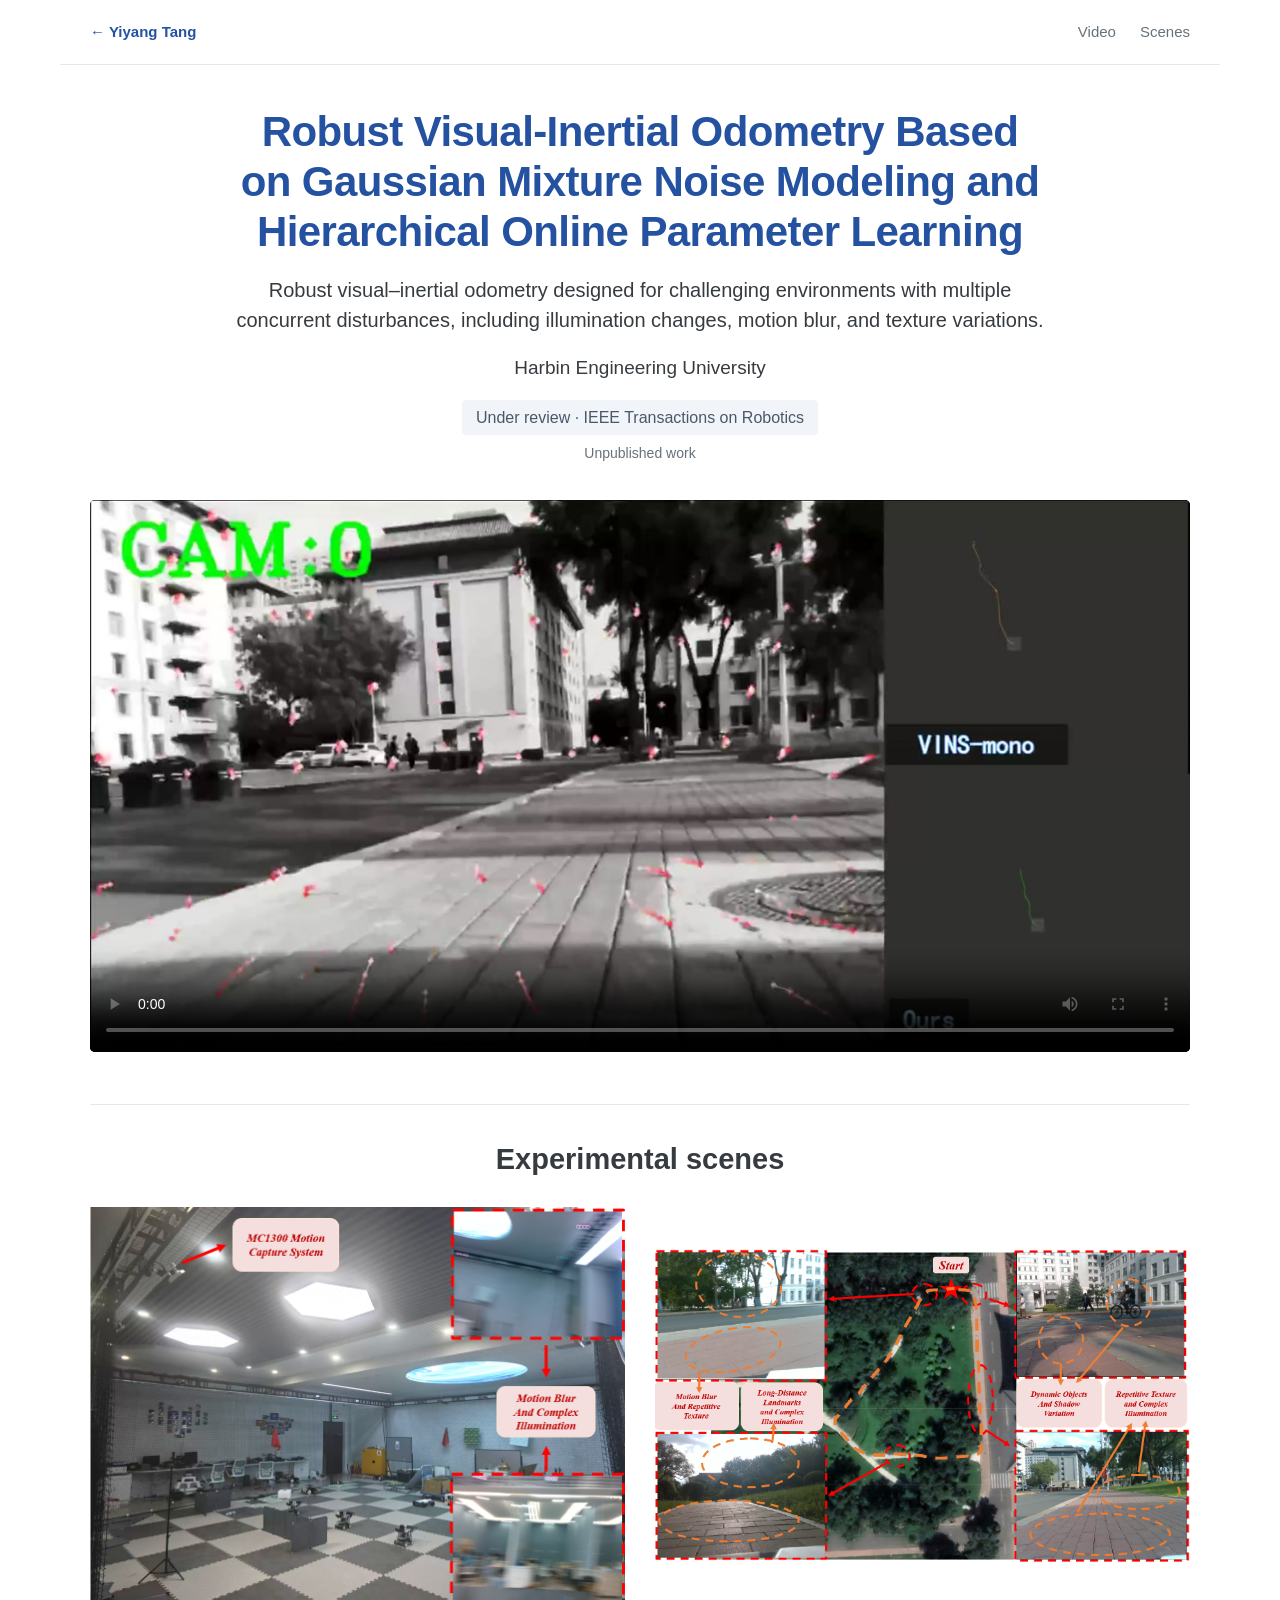
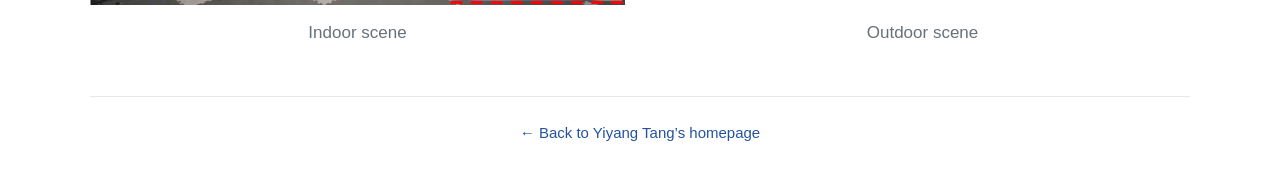
==== robust-vio/index.html @ 39a0718b "Add files via upload" ====
<!doctype html>
<html lang="en">
<head>
  <meta charset="utf-8">
  <meta name="viewport" content="width=device-width, initial-scale=1">
  <meta name="robots" content="noindex, nofollow, noarchive">
  <meta name="description" content="Robust visual–inertial odometry designed for challenging environments with multiple concurrent disturbances, including illumination changes, motion blur, and texture variations. Unpublished work under review.">
  <meta property="og:title" content="Robust Visual-Inertial Odometry Based on Gaussian Mixture Noise Modeling and Hierarchical Online Parameter Learning">
  <meta property="og:description" content="Robust visual–inertial odometry designed for challenging environments with multiple concurrent disturbances, including illumination changes, motion blur, and texture variations. Under review at IEEE Transactions on Robotics.">
  <meta property="og:type" content="website">
  <meta name="theme-color" content="#ffffff">
  <title>Robust Visual-Inertial Odometry Based on Gaussian Mixture Noise Modeling and Hierarchical Online Parameter Learning</title>
  <link rel="icon" href="../assets/favicon.svg" type="image/svg+xml">
  <link rel="stylesheet" href="project.css">
</head>
<body>
  <a class="skip-link" href="#main">Skip to content</a>
  <nav class="project-nav" aria-label="Project navigation">
    <a class="home-link" href="../#under-review"><span aria-hidden="true">←</span> Yiyang Tang</a>
    <div class="section-links"><a href="#video">Video</a><a href="#scenes">Scenes</a></div>
  </nav>
  <main id="main">
    <header class="hero">
      <h1>Robust Visual-Inertial Odometry Based on Gaussian Mixture Noise Modeling and Hierarchical Online Parameter Learning</h1>
      <p class="project-subtitle">Robust visual–inertial odometry designed for challenging environments with multiple concurrent disturbances, including illumination changes, motion blur, and texture variations.</p>
      <p class="affiliation">Harbin Engineering University</p>
      <p class="review-status">Under review · IEEE Transactions on Robotics</p>
      <p class="preview-note">Unpublished work</p>
    </header>
    <section id="video" class="wide video-section" aria-labelledby="video-heading">
      <h2 id="video-heading" class="sr-only">Outdoor experimental video</h2>
      <video controls playsinline preload="metadata" poster="assets/demo-poster.jpg" width="1280" height="642" aria-label="Reliable VIO outdoor experimental video with camera observations and trajectory comparisons">
        <source src="assets/demo.mp4" type="video/mp4">
        Your browser does not support this video. <a href="assets/demo.mp4">Open the video</a>.
      </video>
    </section>
    <section id="scenes" class="wide scene-section" aria-labelledby="scenes-heading">
      <h2 id="scenes-heading">Experimental scenes</h2>
      <div class="scene-grid">
        <figure>
          <a href="assets/classroom.png" target="_blank" rel="noopener noreferrer" aria-label="Open the indoor scene"><img src="assets/classroom.png" width="1073" height="800" loading="lazy" decoding="async" alt="An indoor experimental scene with examples of motion blur and complex illumination."></a>
          <figcaption>Indoor scene</figcaption>
        </figure>
        <figure>
          <a href="assets/campus.png" target="_blank" rel="noopener noreferrer" aria-label="Open the outdoor scene"><img src="assets/campus.png" width="1539" height="903" loading="lazy" decoding="async" alt="A campus route with examples of changing shadows, dynamic objects, motion blur, distant landmarks, and repetitive textures."></a>
          <figcaption>Outdoor scene</figcaption>
        </figure>
      </div>
    </section>
  </main>
  <footer class="project-footer"><a href="../#under-review">← Back to Yiyang Tang’s homepage</a></footer>
</body>
</html>
---- robust-vio/project.css ----
:root { --text: #363b40; --muted: #66717a; --link: #2452a1; --line: #e5e8eb; }
* { box-sizing: border-box; }
html { scroll-behavior: smooth; scroll-padding-top: 24px; }
body { margin: 0; color: var(--text); background: #fff; font: 18px/1.7 Arial, Helvetica, sans-serif; }
a { color: var(--link); text-decoration: none; text-underline-offset: 3px; }
a:hover { text-decoration: underline; }
a:focus-visible, video:focus-visible { outline: 3px solid var(--link); outline-offset: 4px; }
img, video { display: block; max-width: 100%; height: auto; }
figure, h1, h2, p { margin: 0; }
::selection { background: #dfebff; }
.sr-only { position: absolute; width: 1px; height: 1px; overflow: hidden; clip: rect(0,0,0,0); white-space: nowrap; }
.skip-link { position: fixed; top: -100px; left: 18px; padding: 8px 14px; z-index: 5; background: white; border: 1px solid var(--link); }
.skip-link:focus { top: 12px; }
.project-nav { max-width: 1160px; margin: auto; padding: 19px 30px; display: flex; justify-content: space-between; gap: 24px; border-bottom: 1px solid var(--line); font-size: 15px; }
.home-link { font-weight: 700; }
.section-links { display: flex; gap: 24px; }
.section-links a { color: var(--muted); }
.hero { max-width: 1100px; margin: 42px auto 34px; padding: 0 30px; text-align: center; }
h1 { color: var(--link); font-size: 42px; line-height: 1.2; letter-spacing: -0.6px; font-weight: 700; text-wrap: balance; }
.project-subtitle { max-width: 900px; margin: 17px auto; font-size: 20px; line-height: 1.5; text-wrap: balance; }
.affiliation { font-size: 19px; }
.review-status { display: inline-block; margin: 16px 0 7px; padding: 4px 14px; color: #4b5869; background: #f1f4f8; border-radius: 4px; font-size: 16px; }
.preview-note { color: var(--muted); font-size: 14px; }
.wide { width: min(1100px, calc(100% - 60px)); margin-left: auto; margin-right: auto; }
.video-section video { width: 100%; aspect-ratio: 1280 / 642; border-radius: 5px; background: #17191c; }
.scene-section { margin-top: 52px; padding-top: 36px; border-top: 1px solid var(--line); }
h2 { text-align: center; font-size: 29px; line-height: 1.3; font-weight: 600; }
.scene-grid { display: grid; grid-template-columns: repeat(2, minmax(0, 1fr)); gap: 30px; margin-top: 27px; }
.scene-grid img { width: 100%; aspect-ratio: 4 / 3; object-fit: contain; }
figcaption { margin-top: 12px; text-align: center; font-size: 17px; color: var(--muted); }
.project-footer { max-width: 1100px; margin: 48px auto 0; padding: 23px 30px 28px; border-top: 1px solid var(--line); text-align: center; font-size: 15px; }
@media (max-width: 600px) {
  body { font-size: 17px; }
  .project-nav { padding: 14px 20px; font-size: 14px; }
  .section-links { gap: 18px; }
  .hero { margin: 29px auto 26px; padding: 0 20px; }
  h1 { font-size: 28px; line-height: 1.25; letter-spacing: -0.3px; }
  .project-subtitle { font-size: 18px; margin: 15px 0; }
  .affiliation { font-size: 17px; }
  .review-status { font-size: 14px; padding: 5px 10px; }
  .preview-note { font-size: 13px; }
  .wide { width: calc(100% - 40px); }
  .scene-section { margin-top: 34px; padding-top: 26px; }
  h2 { font-size: 25px; }
  .scene-grid { grid-template-columns: 1fr; gap: 26px; margin-top: 23px; }
  .scene-grid img { aspect-ratio: auto; }
  figcaption { font-size: 15px; }
  .project-footer { margin-top: 34px; padding: 20px; font-size: 14px; }
}
@media (prefers-reduced-motion: reduce) { html { scroll-behavior: auto; } }
@media print { .project-nav, .video-section, .project-footer { display: none; } .hero { margin-top: 0; } figure { break-inside: avoid; } }
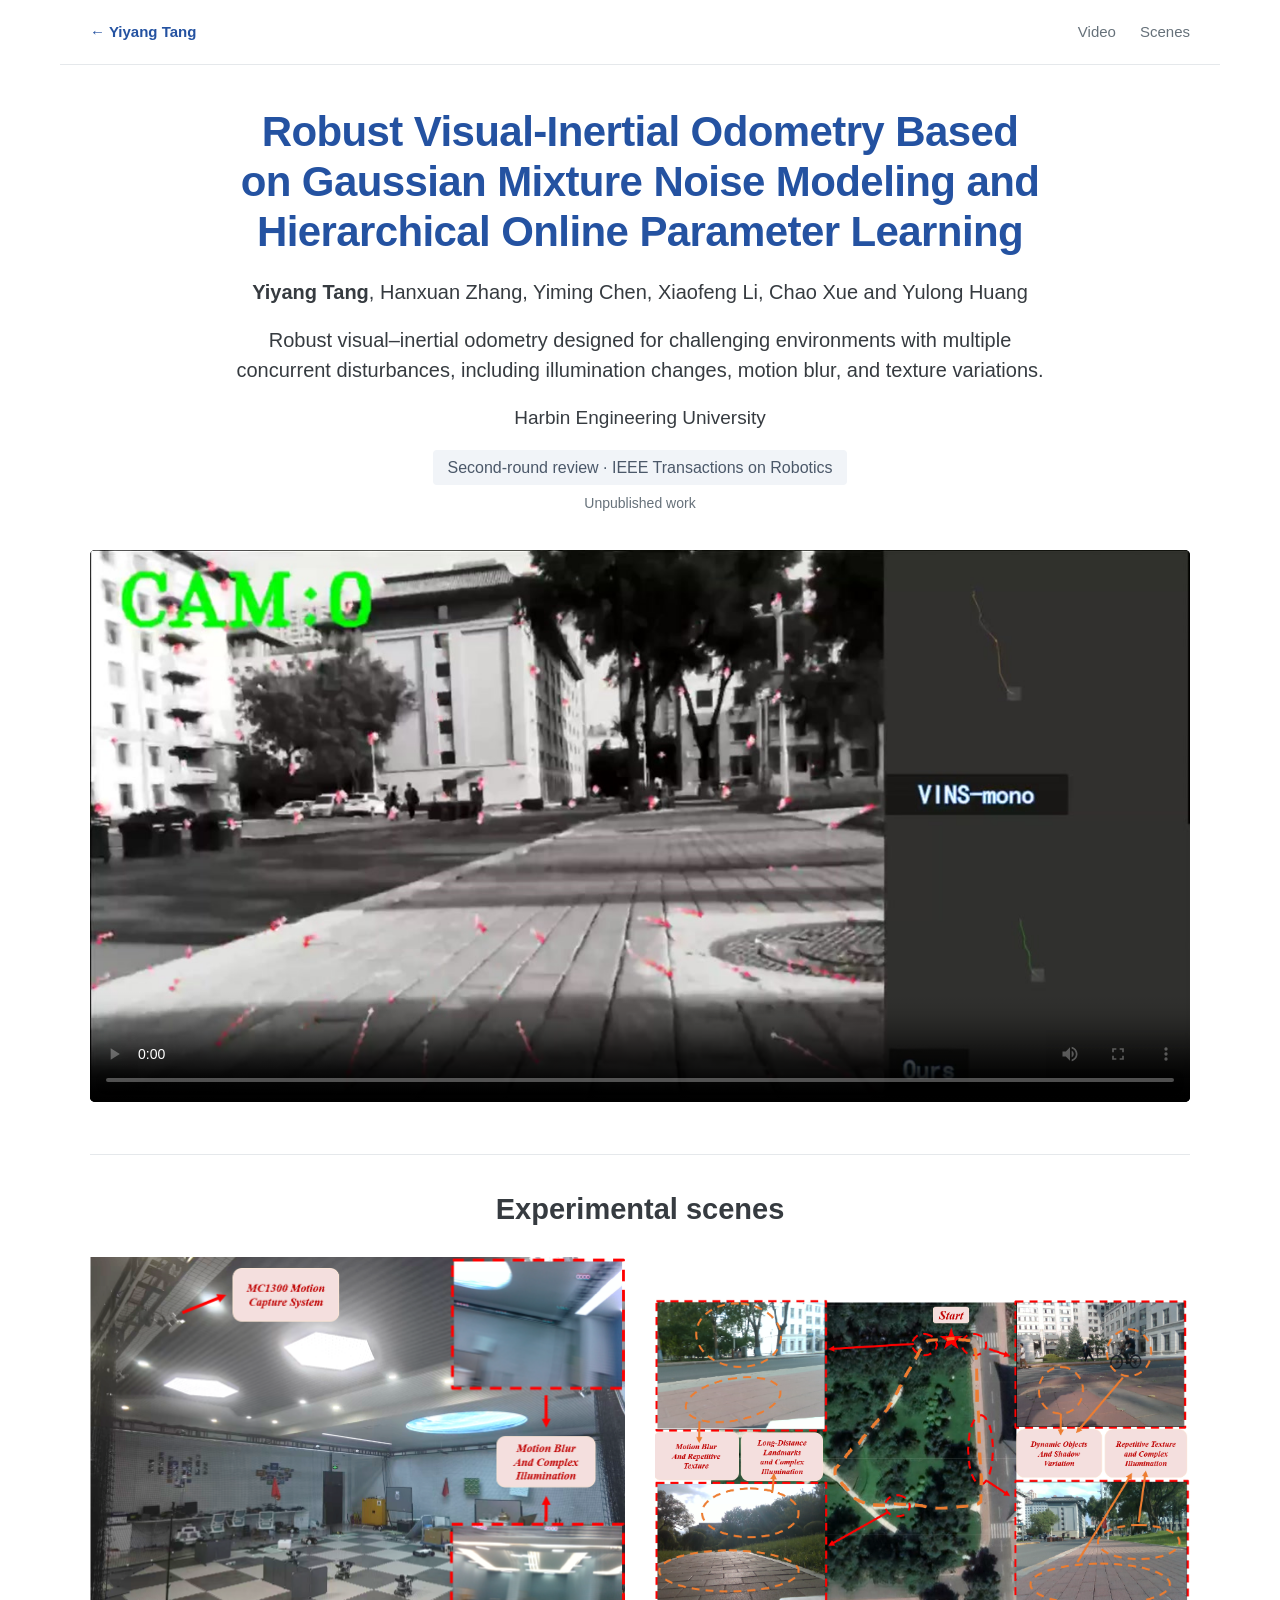
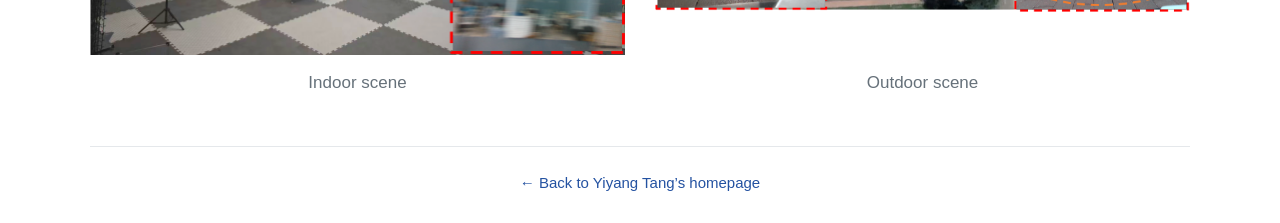
==== commit deee0f67: "Add files via upload" ====
--- a/robust-vio/index.html
+++ b/robust-vio/index.html
@@ -4,9 +4,9 @@
   <meta charset="utf-8">
   <meta name="viewport" content="width=device-width, initial-scale=1">
   <meta name="robots" content="noindex, nofollow, noarchive">
-  <meta name="description" content="Robust visual–inertial odometry designed for challenging environments with multiple concurrent disturbances, including illumination changes, motion blur, and texture variations. Unpublished work under review.">
+  <meta name="description" content="Robust visual–inertial odometry designed for challenging environments with multiple concurrent disturbances, including illumination changes, motion blur, and texture variations. Unpublished work under second-round review.">
   <meta property="og:title" content="Robust Visual-Inertial Odometry Based on Gaussian Mixture Noise Modeling and Hierarchical Online Parameter Learning">
-  <meta property="og:description" content="Robust visual–inertial odometry designed for challenging environments with multiple concurrent disturbances, including illumination changes, motion blur, and texture variations. Under review at IEEE Transactions on Robotics.">
+  <meta property="og:description" content="Robust visual–inertial odometry designed for challenging environments with multiple concurrent disturbances, including illumination changes, motion blur, and texture variations. Under second-round review at IEEE Transactions on Robotics.">
   <meta property="og:type" content="website">
   <meta name="theme-color" content="#ffffff">
   <title>Robust Visual-Inertial Odometry Based on Gaussian Mixture Noise Modeling and Hierarchical Online Parameter Learning</title>
@@ -22,9 +22,10 @@
   <main id="main">
     <header class="hero">
       <h1>Robust Visual-Inertial Odometry Based on Gaussian Mixture Noise Modeling and Hierarchical Online Parameter Learning</h1>
+      <p class="authors"><strong>Yiyang Tang</strong>, Hanxuan Zhang, Yiming Chen, Xiaofeng Li, Chao Xue and Yulong Huang</p>
       <p class="project-subtitle">Robust visual–inertial odometry designed for challenging environments with multiple concurrent disturbances, including illumination changes, motion blur, and texture variations.</p>
       <p class="affiliation">Harbin Engineering University</p>
-      <p class="review-status">Under review · IEEE Transactions on Robotics</p>
+      <p class="review-status">Second-round review · IEEE Transactions on Robotics</p>
       <p class="preview-note">Unpublished work</p>
     </header>
     <section id="video" class="wide video-section" aria-labelledby="video-heading">
--- a/robust-vio/project.css
+++ b/robust-vio/project.css
@@ -17,6 +17,7 @@
 .section-links a { color: var(--muted); }
 .hero { max-width: 1100px; margin: 42px auto 34px; padding: 0 30px; text-align: center; }
 h1 { color: var(--link); font-size: 42px; line-height: 1.2; letter-spacing: -0.6px; font-weight: 700; text-wrap: balance; }
+.authors { max-width: 1000px; margin: 18px auto 8px; font-size: 20px; line-height: 1.6; text-wrap: balance; }
 .project-subtitle { max-width: 900px; margin: 17px auto; font-size: 20px; line-height: 1.5; text-wrap: balance; }
 .affiliation { font-size: 19px; }
 .review-status { display: inline-block; margin: 16px 0 7px; padding: 4px 14px; color: #4b5869; background: #f1f4f8; border-radius: 4px; font-size: 16px; }
@@ -35,6 +36,7 @@
   .section-links { gap: 18px; }
   .hero { margin: 29px auto 26px; padding: 0 20px; }
   h1 { font-size: 28px; line-height: 1.25; letter-spacing: -0.3px; }
+  .authors { font-size: 17px; }
   .project-subtitle { font-size: 18px; margin: 15px 0; }
   .affiliation { font-size: 17px; }
   .review-status { font-size: 14px; padding: 5px 10px; }
